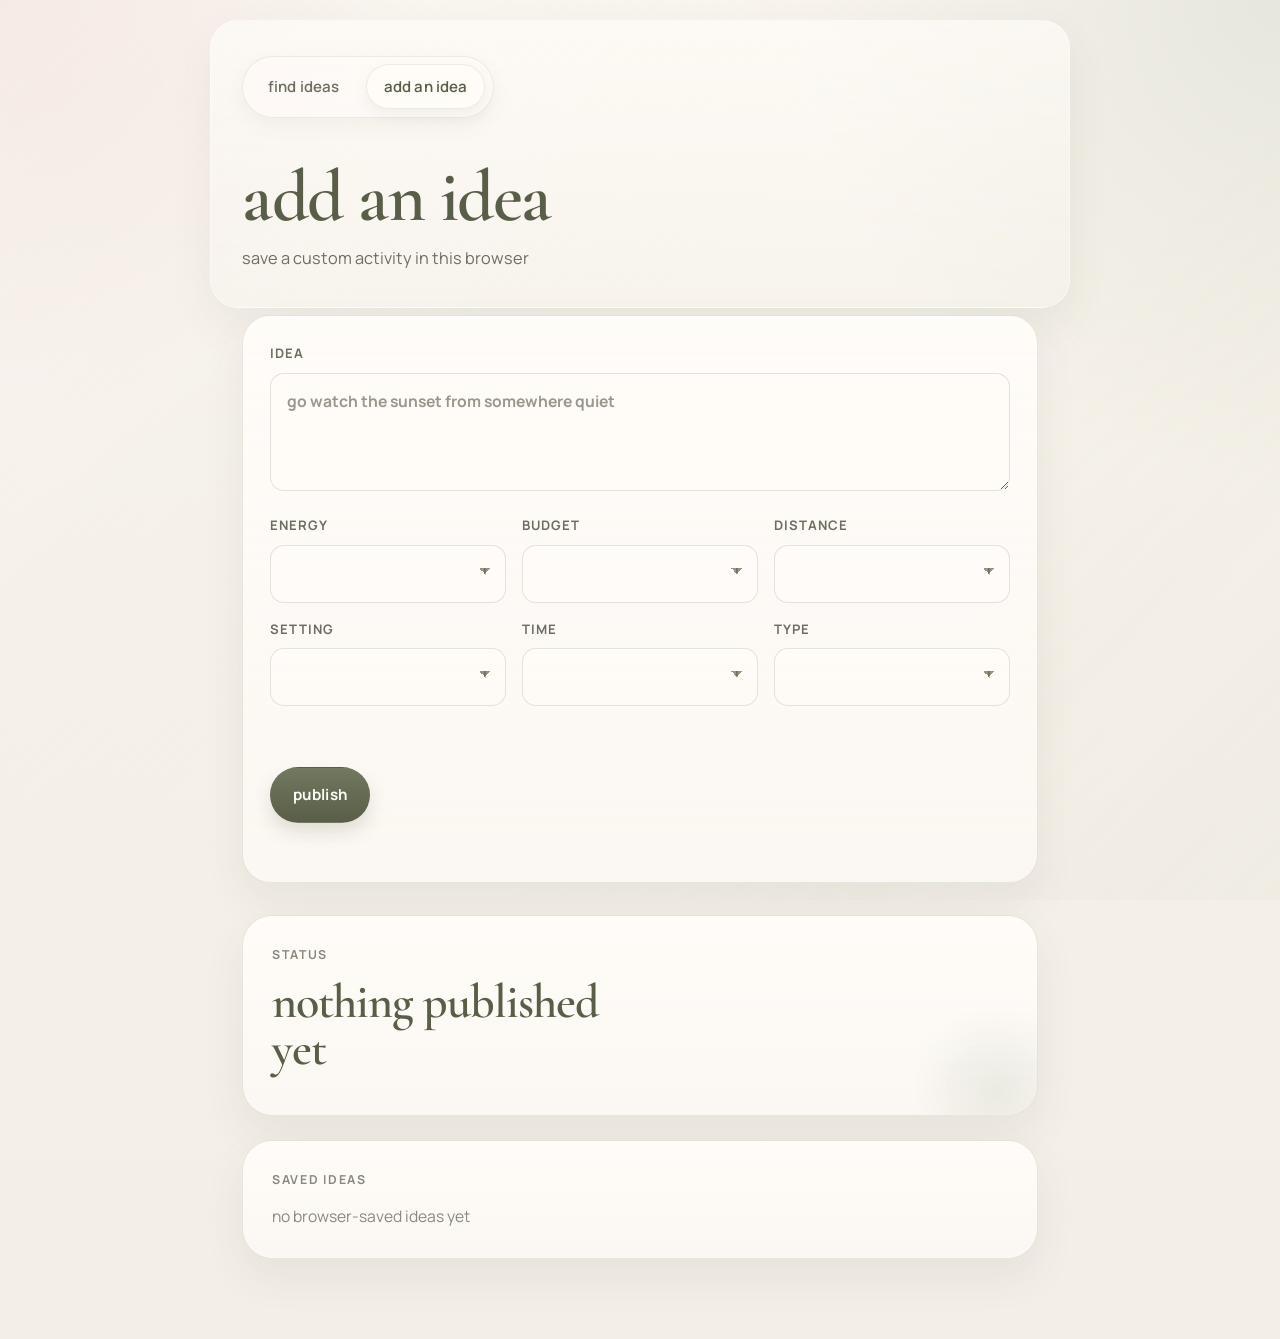
==== add.html @ 05019916 "initial commit" ====
<!DOCTYPE html>
<html lang="en">
<head>
  <meta charset="UTF-8" />
  <meta name="viewport" content="width=device-width, initial-scale=1.0" />
  <title>add an idea</title>
  <link rel="preconnect" href="https://fonts.googleapis.com" />
  <link rel="preconnect" href="https://fonts.gstatic.com" crossorigin />
  <link href="https://fonts.googleapis.com/css2?family=Cormorant+Garamond:wght@500;600;700&family=Manrope:wght@400;500;600;700&display=swap" rel="stylesheet" />
  <link rel="stylesheet" href="css/style.css" />
</head>
<body>
  <main class="container">
    <nav class="page-nav">
      <a class="nav-link" href="index.html">find ideas</a>
      <a class="nav-link current" href="add.html">add an idea</a>
    </nav>

    <h1>add an idea</h1>
    <p class="subtitle">save a custom activity in this browser</p>

    <form id="add-activity-form" class="activity-form">
      <label>
        idea
        <textarea id="activity-title" rows="3" placeholder="go watch the sunset from somewhere quiet" required></textarea>
      </label>

      <section class="filters form-grid">
        <label>
          energy
          <select id="form-energy"></select>
        </label>

        <label>
          budget
          <select id="form-budget"></select>
        </label>

        <label>
          distance
          <select id="form-distance"></select>
        </label>

        <label>
          setting
          <select id="form-setting"></select>
        </label>

        <label>
          time
          <select id="form-time"></select>
        </label>

        <label>
          type
          <select id="form-type"></select>
          <div id="form-selected-types" class="selected-tags"></div>
        </label>
      </section>

      <section class="buttons">
        <button id="publish-btn" type="submit">publish</button>
      </section>
    </form>

    <section class="result-box form-status-box">
      <p class="result-label">status</p>
      <h2 id="form-status-title">nothing published yet</h2>
      <p id="form-status-meta"></p>
    </section>

    <section id="duplicate-check-box" class="result-box duplicate-check-box hidden" role="dialog" aria-modal="true" aria-labelledby="duplicate-check-title">
      <p class="result-label">possible duplicate</p>
      <h2 id="duplicate-check-title">this might already exist</h2>
      <p id="duplicate-check-meta"></p>
      <div class="duplicate-actions">
        <button id="duplicate-confirm-btn" type="button" class="delete-btn">yes, skip publishing</button>
        <button id="duplicate-deny-btn" type="button">no, publish anyway</button>
      </div>
    </section>

    <section class="result-box saved-activities-box">
      <p class="result-label">saved ideas</p>
      <div id="saved-activities-list" class="saved-activities-list"></div>
    </section>
  </main>

  <script src="js/app-data.js"></script>
  <script src="js/add.js"></script>
</body>
</html>
---- css/style.css ----
:root {
  --bg: #f5f0e8;
  --bg-soft: #faf6f1;
  --surface: rgba(255, 252, 248, 0.76);
  --surface-strong: rgba(255, 251, 246, 0.92);
  --surface-accent: rgba(199, 205, 191, 0.24);
  --border: rgba(89, 94, 72, 0.14);
  --border-strong: rgba(89, 94, 72, 0.24);
  --text: #3d3d34;
  --text-soft: #6d6e61;
  --text-muted: #8a897d;
  --accent: #6f765b;
  --accent-deep: #595e48;
  --accent-soft: #c7cdbf;
  --blush: #eecfca;
  --taupe: #c7a491;
  --shadow-soft: 0 18px 40px rgba(89, 94, 72, 0.08);
  --shadow-card: 0 10px 24px rgba(89, 94, 72, 0.06);
  --radius-sm: 14px;
  --radius-md: 20px;
  --radius-lg: 28px;
  --space-1: 0.5rem;
  --space-2: 0.75rem;
  --space-3: 1rem;
  --space-4: 1.25rem;
  --space-5: 1.5rem;
  --space-6: 2rem;
  --space-7: 2.75rem;
  --space-8: 4rem;
  --font-sans: "Manrope", sans-serif;
  --font-serif: "Cormorant Garamond", serif;
  --transition: 180ms ease;
}

*,
*::before,
*::after {
  box-sizing: border-box;
}

html {
  color-scheme: light;
}

body {
  margin: 0;
  min-height: 100vh;
  font-family: var(--font-sans);
  color: var(--text);
  background:
    radial-gradient(circle at top left, rgba(238, 207, 202, 0.42), transparent 26rem),
    radial-gradient(circle at top right, rgba(199, 205, 191, 0.34), transparent 30rem),
    linear-gradient(180deg, #f8f4ed 0%, var(--bg) 46%, #f3eee6 100%);
  line-height: 1.6;
  -webkit-font-smoothing: antialiased;
}

body::before {
  content: "";
  position: fixed;
  inset: 0;
  pointer-events: none;
  background:
    linear-gradient(135deg, rgba(255, 255, 255, 0.26), transparent 45%),
    linear-gradient(315deg, rgba(199, 205, 191, 0.08), transparent 38%);
  opacity: 0.9;
}

body::after {
  content: "";
  position: fixed;
  inset: 0;
  pointer-events: none;
  background: rgba(247, 241, 234, 0.72);
  opacity: 0;
  transition: opacity var(--transition);
  z-index: 20;
}

::selection {
  background: rgba(145, 150, 130, 0.24);
}

a,
button,
select,
textarea {
  transition:
    border-color var(--transition),
    background-color var(--transition),
    color var(--transition),
    box-shadow var(--transition),
    transform var(--transition),
    opacity var(--transition);
}

button,
select,
textarea {
  font: inherit;
}

button,
select {
  -webkit-appearance: none;
  appearance: none;
}

body,
p,
label,
button,
select,
textarea {
  font-size: 0.98rem;
}

.container {
  position: relative;
  max-width: 860px;
  margin: 0 auto;
  padding: clamp(2rem, 5vw, 3.5rem) clamp(1.1rem, 4vw, 2rem) clamp(3rem, 7vw, 5rem);
}

.container::before {
  content: "";
  position: absolute;
  inset: 1.25rem 0 auto;
  height: 18rem;
  border-radius: var(--radius-lg);
  background: linear-gradient(180deg, rgba(255, 252, 247, 0.7), rgba(255, 252, 247, 0.18));
  border: 1px solid rgba(255, 255, 255, 0.38);
  box-shadow: var(--shadow-soft);
  z-index: -1;
}

.page-nav {
  display: inline-flex;
  flex-wrap: wrap;
  gap: 0.55rem;
  padding: 0.45rem;
  margin-bottom: var(--space-7);
  border: 1px solid rgba(89, 94, 72, 0.1);
  border-radius: 999px;
  background: rgba(255, 251, 247, 0.62);
  box-shadow: 0 8px 20px rgba(89, 94, 72, 0.06);
  backdrop-filter: blur(12px);
}

.nav-link {
  display: inline-flex;
  align-items: center;
  justify-content: center;
  min-height: 2.7rem;
  padding: 0.6rem 1.05rem;
  border: 1px solid transparent;
  border-radius: 999px;
  color: var(--text-soft);
  text-decoration: none;
  font-size: 0.94rem;
  font-weight: 600;
  letter-spacing: 0.01em;
}

.nav-link:hover {
  color: var(--accent-deep);
  background: rgba(199, 205, 191, 0.18);
}

.nav-link.current {
  color: var(--accent-deep);
  background: rgba(255, 252, 248, 0.9);
  border-color: rgba(89, 94, 72, 0.11);
  box-shadow: 0 6px 14px rgba(89, 94, 72, 0.08);
}

h1,
h2,
h3 {
  margin: 0;
  color: var(--accent-deep);
  font-family: var(--font-serif);
  font-weight: 600;
  line-height: 0.98;
  letter-spacing: -0.02em;
}

h1 {
  max-width: 12ch;
  margin-bottom: 0.75rem;
  font-size: clamp(3rem, 7vw, 4.55rem);
}

.home-title {
  max-width: none;
  white-space: nowrap;
}

.subtitle {
  max-width: 38rem;
  margin: 0 0 var(--space-7);
  color: var(--text-soft);
  font-size: 1.02rem;
}

.filters,
.activity-form {
  position: relative;
}

.filters {
  display: grid;
  grid-template-columns: repeat(auto-fit, minmax(220px, 1fr));
  gap: 1rem;
  padding: clamp(1.15rem, 2.5vw, 1.5rem);
  margin-bottom: var(--space-5);
  border: 1px solid var(--border);
  border-radius: var(--radius-lg);
  background:
    linear-gradient(180deg, rgba(255, 252, 248, 0.84), rgba(250, 246, 241, 0.74)),
    rgba(255, 252, 248, 0.7);
  box-shadow: var(--shadow-card);
  backdrop-filter: blur(14px);
}

.activity-form {
  display: flex;
  flex-direction: column;
  gap: var(--space-5);
  padding: clamp(1.2rem, 2.8vw, 1.7rem);
  margin-bottom: var(--space-6);
  border: 1px solid var(--border);
  border-radius: var(--radius-lg);
  background:
    linear-gradient(180deg, rgba(255, 252, 248, 0.92), rgba(250, 246, 241, 0.78)),
    var(--surface);
  box-shadow: var(--shadow-soft);
  backdrop-filter: blur(16px);
}

.form-grid {
  padding: 0;
  margin: 0;
  border: 0;
  box-shadow: none;
  background: transparent;
  backdrop-filter: none;
}

label {
  display: flex;
  flex-direction: column;
  gap: 0.55rem;
  color: var(--text-soft);
  font-size: 0.82rem;
  font-weight: 700;
  letter-spacing: 0.08em;
  text-transform: uppercase;
}

select,
textarea {
  width: 100%;
  min-height: 3.3rem;
  padding: 0.95rem 1rem;
  border: 1px solid rgba(89, 94, 72, 0.16);
  border-radius: var(--radius-sm);
  background: rgba(255, 252, 248, 0.86);
  color: var(--text);
  box-shadow: inset 0 1px 0 rgba(255, 255, 255, 0.65);
}

select {
  padding-right: 2.9rem;
  background-image:
    linear-gradient(45deg, transparent 50%, rgba(89, 94, 72, 0.65) 50%),
    linear-gradient(135deg, rgba(89, 94, 72, 0.65) 50%, transparent 50%);
  background-position:
    calc(100% - 1.2rem) calc(50% - 0.18rem),
    calc(100% - 0.9rem) calc(50% - 0.18rem);
  background-size:
    0.42rem 0.42rem,
    0.42rem 0.42rem;
  background-repeat: no-repeat;
}

textarea {
  min-height: 7.4rem;
  resize: vertical;
  line-height: 1.65;
}

select:hover,
textarea:hover {
  border-color: rgba(89, 94, 72, 0.24);
  background-color: rgba(255, 253, 250, 0.96);
}

button:focus-visible,
a:focus-visible,
select:focus-visible,
textarea:focus-visible {
  outline: none;
  box-shadow:
    0 0 0 4px rgba(199, 205, 191, 0.34),
    0 0 0 1px rgba(89, 94, 72, 0.2);
}

select:focus-visible,
textarea:focus-visible {
  border-color: rgba(89, 94, 72, 0.3);
  background-color: rgba(255, 253, 250, 0.98);
}

textarea::placeholder {
  color: #9a978c;
}

.selected-tags {
  display: flex;
  flex-wrap: wrap;
  gap: 0.6rem;
  min-height: 1.8rem;
  padding-top: 0.15rem;
}

.selected-tag {
  display: inline-flex;
  align-items: center;
  gap: 0.45rem;
  padding: 0.5rem 0.82rem;
  border: 1px solid rgba(111, 118, 91, 0.18);
  border-radius: 999px;
  background: linear-gradient(180deg, rgba(255, 251, 246, 0.92), rgba(199, 205, 191, 0.18));
  color: var(--accent-deep);
  font-size: 0.84rem;
  font-weight: 600;
  letter-spacing: 0.01em;
}

.selected-tag:hover {
  border-color: rgba(89, 94, 72, 0.26);
  transform: translateY(-1px);
}

.selected-tag span {
  display: inline-flex;
  align-items: center;
  justify-content: center;
  width: 1rem;
  height: 1rem;
  border-radius: 999px;
  background: rgba(89, 94, 72, 0.08);
  font-size: 0.72rem;
  line-height: 1;
}

.buttons,
.duplicate-actions {
  display: flex;
  flex-wrap: wrap;
  gap: 0.85rem;
}

.buttons {
  margin-bottom: var(--space-6);
}

button {
  display: inline-flex;
  align-items: center;
  justify-content: center;
  min-height: 3.15rem;
  padding: 0.9rem 1.35rem;
  border: 1px solid transparent;
  border-radius: 999px;
  cursor: pointer;
  background: linear-gradient(180deg, #72795f 0%, var(--accent-deep) 100%);
  color: #fbfaf7;
  box-shadow: 0 10px 18px rgba(89, 94, 72, 0.16);
  font-size: 0.95rem;
  font-weight: 700;
  letter-spacing: 0.01em;
}

button:hover {
  transform: translateY(-1px);
  box-shadow: 0 14px 22px rgba(89, 94, 72, 0.18);
}

button:active {
  transform: translateY(0);
}

#clear-btn,
#duplicate-deny-btn {
  background: rgba(255, 251, 246, 0.84);
  color: var(--accent-deep);
  border-color: rgba(89, 94, 72, 0.18);
  box-shadow: 0 8px 18px rgba(89, 94, 72, 0.07);
}

.delete-btn,
#duplicate-confirm-btn {
  background: linear-gradient(180deg, #b88674 0%, #9d6d5c 100%);
  box-shadow: 0 10px 18px rgba(157, 109, 92, 0.16);
}

.result-box {
  padding: clamp(1.35rem, 3vw, 1.8rem);
  border: 1px solid var(--border);
  border-radius: calc(var(--radius-lg) + 2px);
  background:
    linear-gradient(180deg, rgba(255, 252, 248, 0.9), rgba(250, 246, 241, 0.78)),
    var(--surface-strong);
  box-shadow: var(--shadow-soft);
  backdrop-filter: blur(16px);
}

.result-box + .result-box,
.duplicate-check-box,
.saved-activities-box {
  margin-top: var(--space-5);
}

.result-box:first-of-type {
  position: relative;
  overflow: hidden;
}

.result-box:first-of-type::after {
  content: "";
  position: absolute;
  inset: auto -3rem -4rem auto;
  width: 11rem;
  height: 11rem;
  border-radius: 999px;
  background: radial-gradient(circle, rgba(199, 205, 191, 0.32), transparent 68%);
  pointer-events: none;
}

.form-status-box {
  min-height: 8.6rem;
}

.duplicate-check-box {
  position: fixed;
  top: 50%;
  left: 50%;
  width: min(36rem, calc(100vw - 2rem));
  margin: 0;
  min-height: 0;
  border-color: rgba(184, 134, 116, 0.24);
  border-radius: 32px;
  background:
    linear-gradient(180deg, rgba(255, 251, 247, 0.97), rgba(249, 241, 237, 0.92)),
    var(--surface-strong);
  box-shadow:
    0 24px 60px rgba(89, 94, 72, 0.18),
    0 8px 18px rgba(157, 109, 92, 0.08);
  transform: translate(-50%, -50%);
  z-index: 30;
}

.saved-activities-list {
  display: flex;
  flex-direction: column;
  gap: 0.95rem;
}

.saved-activity-card {
  display: flex;
  justify-content: space-between;
  align-items: flex-start;
  gap: 1rem;
  padding: 1rem 1.05rem;
  border: 1px solid rgba(89, 94, 72, 0.11);
  border-radius: var(--radius-md);
  background:
    linear-gradient(180deg, rgba(255, 252, 248, 0.86), rgba(244, 239, 232, 0.8));
  box-shadow: 0 8px 20px rgba(89, 94, 72, 0.05);
}

.saved-activity-copy h3 {
  margin: 0 0 0.4rem;
  color: var(--accent-deep);
  font-family: var(--font-serif);
  font-size: 1.55rem;
  line-height: 1.05;
}

.saved-activity-copy p {
  margin: 0;
  color: var(--text-soft);
  font-size: 0.92rem;
  line-height: 1.65;
}

.saved-activity-card .delete-btn {
  min-height: 2.8rem;
  padding-inline: 1rem;
  font-size: 0.88rem;
}

.empty-state {
  margin: 0;
  color: var(--text-muted);
}

.result-label {
  margin: 0 0 0.9rem;
  color: var(--text-muted);
  font-size: 0.77rem;
  font-weight: 700;
  letter-spacing: 0.14em;
  text-transform: uppercase;
}

#result-title,
#form-status-title,
#duplicate-check-title {
  max-width: 15ch;
  margin: 0 0 0.85rem;
  color: var(--accent-deep);
  font-family: var(--font-serif);
  font-size: clamp(2rem, 5vw, 3rem);
  line-height: 0.98;
}

#result-meta,
#form-status-meta,
#duplicate-check-meta {
  max-width: 42rem;
  margin: 0;
  color: var(--text-soft);
  font-size: 0.94rem;
  line-height: 1.75;
}

.duplicate-check-box.hidden {
  display: none;
}

body.duplicate-check-open::after {
  opacity: 1;
  pointer-events: auto;
}

body.duplicate-check-open {
  overflow: hidden;
}

.duplicate-check-box .result-label {
  color: #9b796d;
}

.duplicate-check-box #duplicate-check-title {
  max-width: 12ch;
  font-size: clamp(2.2rem, 5vw, 3.2rem);
}

.duplicate-check-box .duplicate-actions {
  margin-top: 1.5rem;
}

@media (max-width: 720px) {
  .container {
    padding-top: 1.5rem;
  }

  h1 {
    max-width: none;
  }

  .filters {
    grid-template-columns: 1fr;
  }

  .buttons {
    margin-bottom: var(--space-5);
  }

  button {
    width: 100%;
  }

  .saved-activity-card {
    flex-direction: column;
  }

  .saved-activity-card .delete-btn {
    width: 100%;
  }
}

@media (max-width: 520px) {
  .container::before {
    inset: 0.75rem 0 auto;
    height: 15rem;
  }

  .page-nav {
    display: grid;
    width: 100%;
    grid-template-columns: 1fr 1fr;
  }

  .nav-link {
    min-width: 0;
    padding-inline: 0.75rem;
  }

  .activity-form,
  .filters,
  .result-box {
    padding: 1rem;
    border-radius: 22px;
  }

  .duplicate-check-box {
    width: calc(100vw - 1.25rem);
    padding: 1.1rem;
    border-radius: 24px;
  }

  #result-title,
  #form-status-title,
  #duplicate-check-title {
    font-size: 2rem;
  }
}
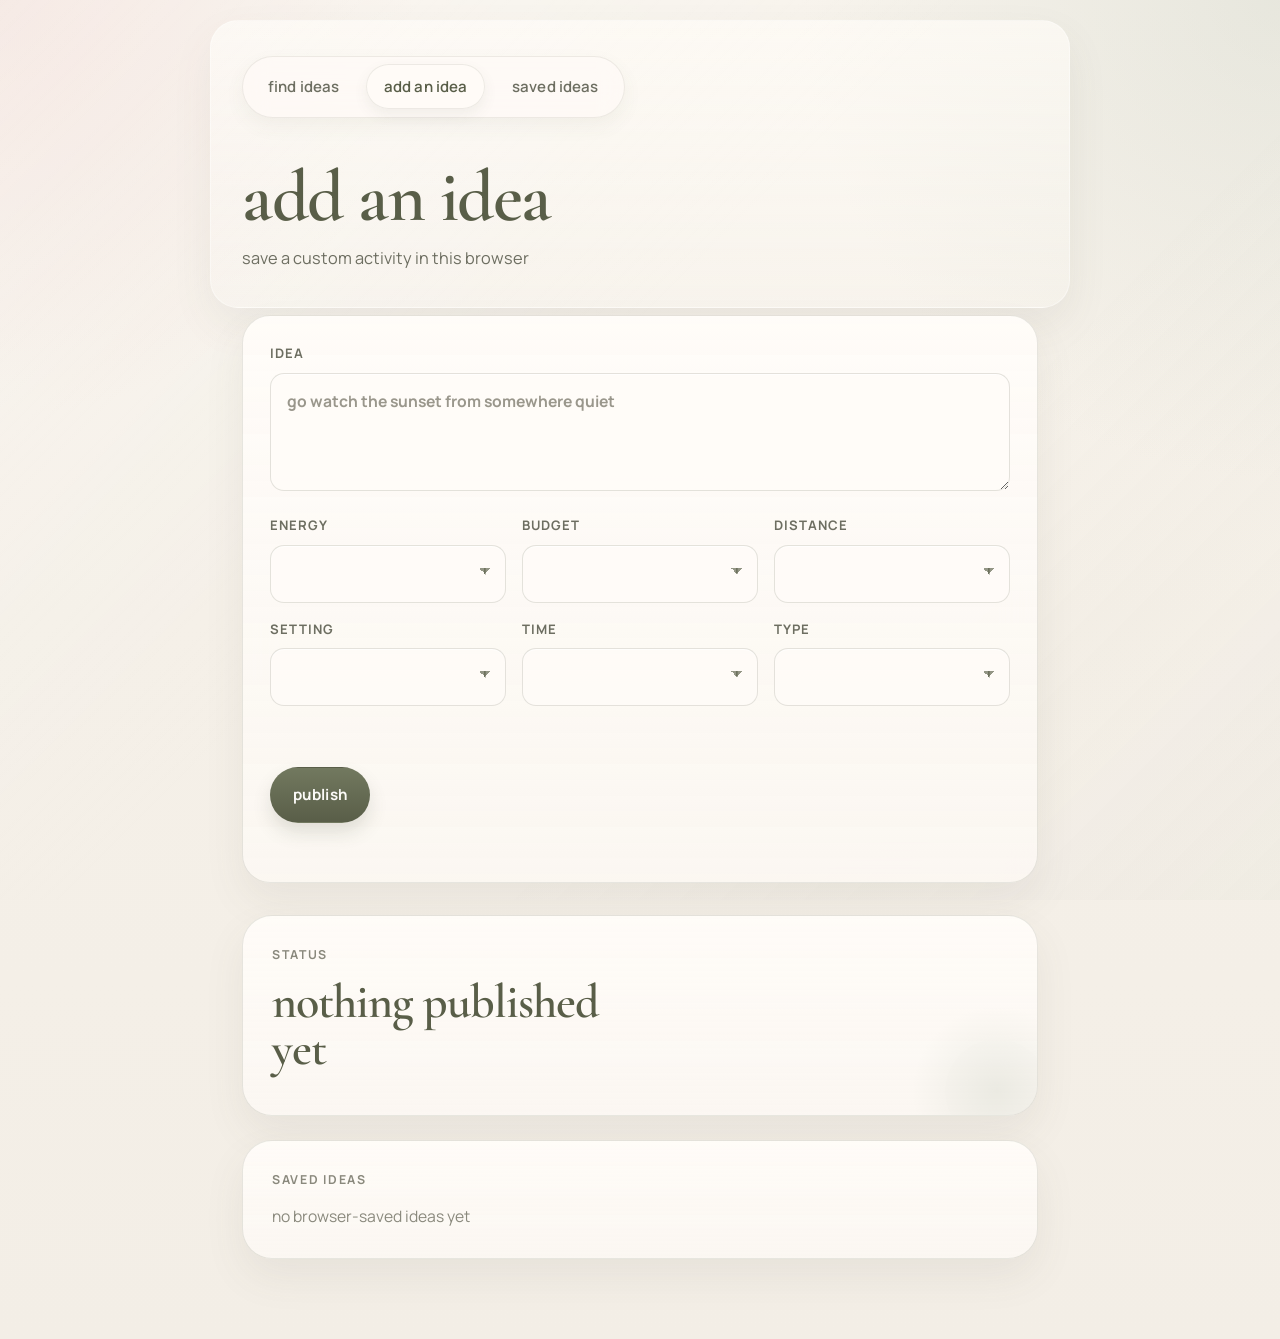
==== commit a71fb7cf: "added save/hide ideas functionality" ====
--- a/add.html
+++ b/add.html
@@ -14,6 +14,7 @@
     <nav class="page-nav">
       <a class="nav-link" href="index.html">find ideas</a>
       <a class="nav-link current" href="add.html">add an idea</a>
+      <a class="nav-link" href="saved.html">saved ideas</a>
     </nav>
 
     <h1>add an idea</h1>
--- a/css/style.css
+++ b/css/style.css
@@ -366,6 +366,24 @@
   margin-bottom: var(--space-6);
 }
 
+.result-count {
+  margin: 0 0 0.75rem;
+  color: var(--text-soft);
+  font-size: 0.92rem;
+  font-weight: 600;
+}
+
+.result-actions {
+  display: flex;
+  flex-wrap: wrap;
+  gap: 0.85rem;
+  margin-top: 1.25rem;
+}
+
+.result-actions .is-active {
+  background: linear-gradient(180deg, #889173 0%, #6f765b 100%);
+}
+
 button {
   display: inline-flex;
   align-items: center;
@@ -393,7 +411,8 @@
 }
 
 #clear-btn,
-#duplicate-deny-btn {
+#duplicate-deny-btn,
+.secondary-btn {
   background: rgba(255, 251, 246, 0.84);
   color: var(--accent-deep);
   border-color: rgba(89, 94, 72, 0.18);
@@ -468,6 +487,18 @@
   gap: 0.95rem;
 }
 
+.section-header {
+  display: flex;
+  align-items: center;
+  justify-content: space-between;
+  gap: 1rem;
+  margin-bottom: 0.9rem;
+}
+
+.section-header .result-label {
+  margin-bottom: 0;
+}
+
 .saved-activity-card {
   display: flex;
   justify-content: space-between;
